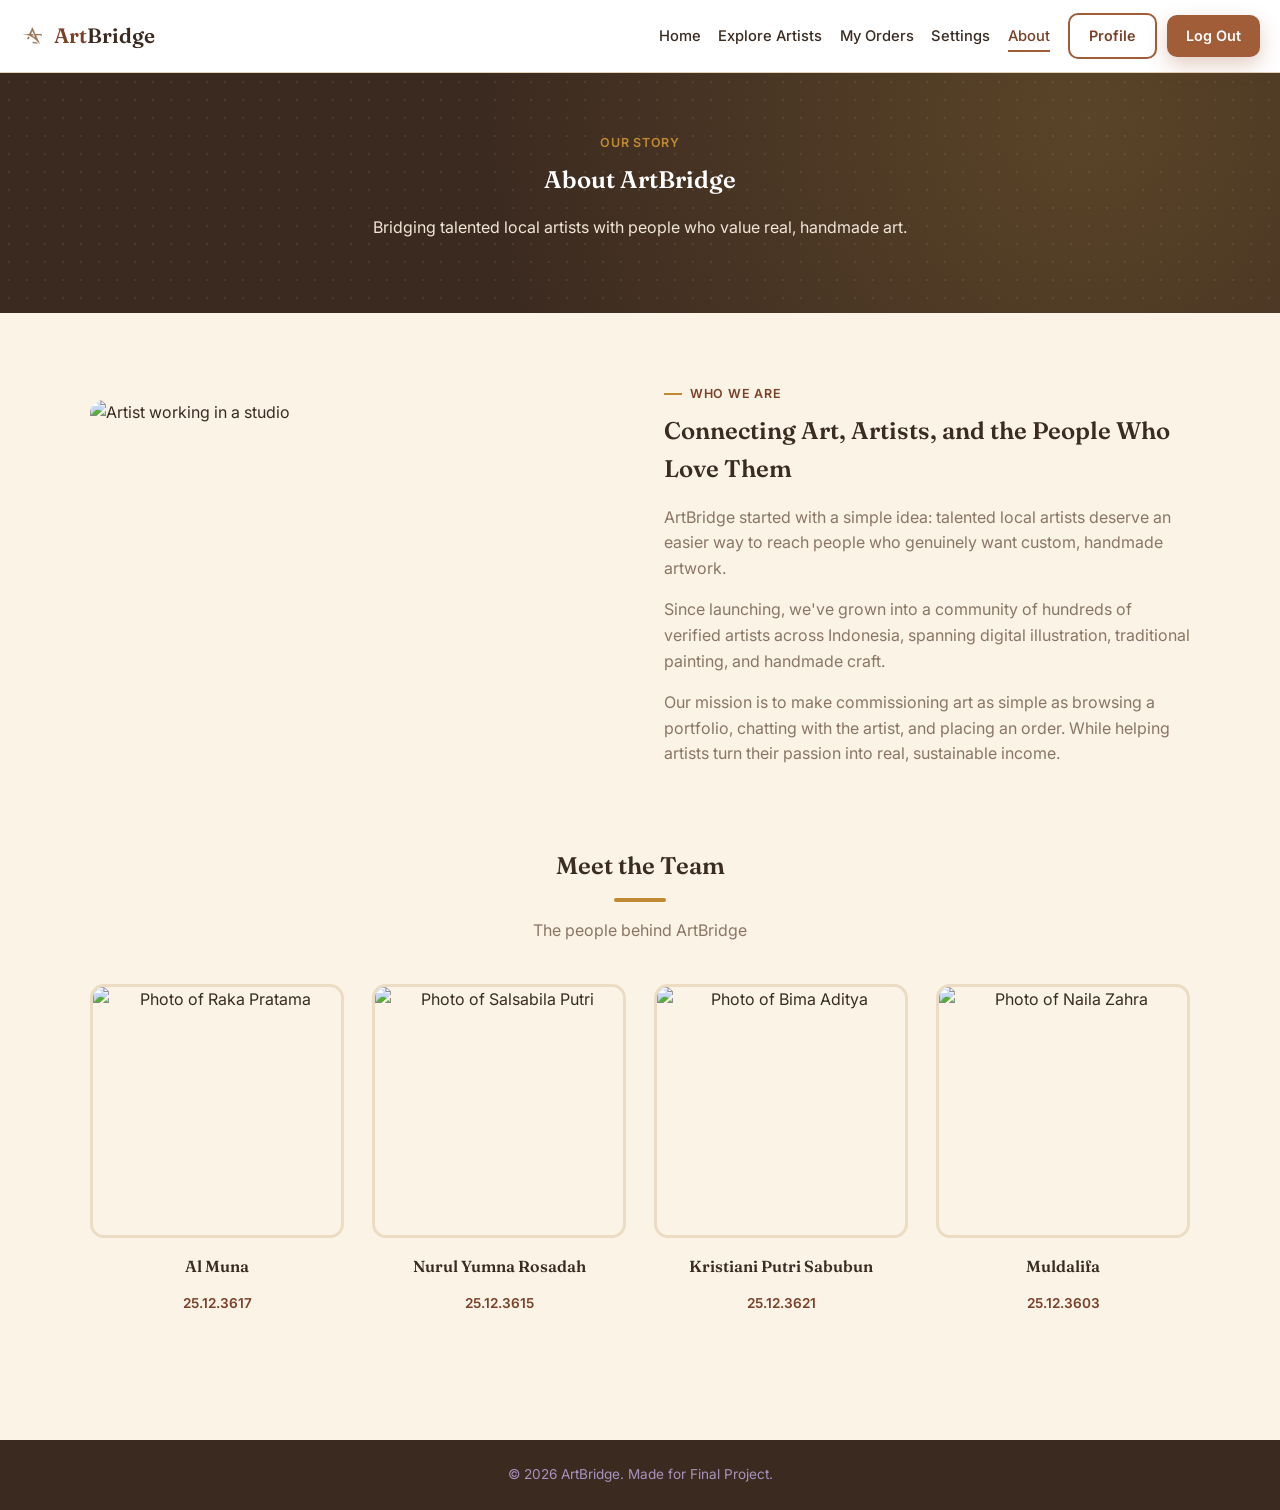
==== about.html @ 0f650946 "perbaiki" ====
<!DOCTYPE html>
<html lang="en">
<head>
<meta charset="UTF-8">
<meta name="viewport" content="width=device-width, initial-scale=1.0">
<title>About Us - ArtBridge</title>
<link rel="preconnect" href="https://fonts.googleapis.com">
<link href="https://fonts.googleapis.com/css2?family=Fraunces:opsz,wght@9..144,500;9..144,600;9..144,700&family=Inter:wght@400;500;600&display=swap" rel="stylesheet">
<link rel="stylesheet" href="css/about.css">
</head>
<body>

<!-- ============ NAVBAR ============ -->
<nav class="navbar">
  <div class="container">

    <div class="brand">
      <img src="img/logo-artbridge.png" alt="ArtBridge Logo" class="logo-icon">
      <a href="index.html" class="logo">Art<span>Bridge</span></a>
    </div>

    <button class="nav-toggle">&#9776;</button>

    <div class="navbar-menu">
      <ul class="nav-links">
        <li><a href="index.html">Home</a></li>
        <li><a href="search.html">Explore Artists</a></li>
        <li><a href="orders.html">My Orders</a></li>
        <li><a href="settings.html">Settings</a></li>
        <li><a href="about.html" class="active">About</a></li>
      </ul>

      <div class="nav-actions">
        <a href="profile.html" class="btn btn-outline">Profile</a>
        <a href="login.html" class="btn btn-primary">Log Out</a>
      </div>
    </div>

  </div>
</nav>


<!-- ============ PAGE HEADER ============ -->
<section class="page-header">
  <div class="container">
    <span class="eyebrow">Our Story</span>
    <h1>About ArtBridge</h1>
    <p>Bridging talented local artists with people who value real, handmade art.</p>
  </div>
</section>

<!-- ============ OUR STORY ============ -->
<section class="section">
  <div class="container">
    <div class="two-col">
      <img src="https://picsum.photos/seed/artbridgestudio/800/700" alt="Artist working in a studio">
      <div class="story-text">
        <span class="eyebrow">Who We Are</span>
        <h2>Connecting Art, Artists, and the People Who Love Them</h2>
        <p>ArtBridge started with a simple idea: talented local artists deserve an easier way to reach people who genuinely want custom, handmade artwork.</p>
        <p>Since launching, we've grown into a community of hundreds of verified artists across Indonesia, spanning digital illustration, traditional painting, and handmade craft.</p>
        <p>Our mission is to make commissioning art as simple as browsing a portfolio, chatting with the artist, and placing an order. While helping artists turn their passion into real, sustainable income.</p>
      </div>
    </div>
  </div>
</section>

<!-- ============ TEAM ============ -->
<section class="section" style="padding-top:0;">
  <div class="container">
    <h2 class="section-title">Meet the Team</h2>
    <p class="section-subtitle">The people behind ArtBridge</p>

    <div class="team-grid">
      <div class="team-card">
        <img src="https://picsum.photos/seed/team1/300/300" alt="Photo of Raka Pratama">
        <h4>Al Muna</h4>
        <p class="nim">25.12.3617</p>
      </div>
      <div class="team-card">
        <img src="https://picsum.photos/seed/team2/300/300" alt="Photo of Salsabila Putri">
        <h4>Nurul Yumna Rosadah</h4>
        <p class="nim">25.12.3615</p>
      </div>
      <div class="team-card">
        <img src="https://picsum.photos/seed/team3/300/300" alt="Photo of Bima Aditya">
        <h4>Kristiani Putri Sabubun</h4>
        <p class="nim">25.12.3621</p>
      </div>
      <div class="team-card">
        <img src="https://picsum.photos/seed/team4/300/300" alt="Photo of Naila Zahra">
        <h4>Muldalifa</h4>
        <p class="nim">25.12.3603</p>
      </div>
    </div>
  </div>
</section>

<!-- ============ FOOTER ============ -->
<footer>
  <div class="footer-bottom">
    &copy; 2026 ArtBridge. Made for Final Project.
  </div>
</footer>

<script src="js/nav.js"></script>
</body>
</html>
---- css/about.css ----
:root {
  --pink: #A15C38;
  --pink-dark: #7A4128;
  --plum: #3B2A20;
  --lilac: #F3E7D4;
  --lilac-soft: #EBDCC3;
  --cream: #FAF3E6;
  --gold: #C08A34;
  --dark: #3A2C22;
  --gray: #8A7666;
  --border: #E2D2B8;
  --radius: 14px;
}

* { box-sizing: border-box; }

body {
  margin: 0;
  font-family: 'Inter', sans-serif;
  color: var(--dark);
  background-color: var(--cream);
  line-height: 1.6;
}

h1, h2, h3, h4 {
  font-family: 'Fraunces', serif;
  font-weight: 600;
  margin: 0 0 .5rem 0;
}

a { text-decoration: none; color: inherit; }
img { max-width: 100%; display: block; }

.container { max-width: 1140px; margin: 0 auto; padding: 0 1.25rem; }
.section { padding: 4rem 0; }

.section-title { text-align: center; margin-bottom: .6rem; }
.section-title::after {
  content: ""; display: block; width: 52px; height: 4px;
  background: var(--gold); border-radius: 999px; margin: .8rem auto 0;
}
.section-subtitle { text-align: center; color: var(--gray); margin-bottom: 2.5rem; }

.eyebrow {
  display: inline-flex; align-items: center; gap: .5rem;
  color: var(--pink-dark); font-weight: 600; letter-spacing: .06em;
  text-transform: uppercase; font-size: .78rem; margin-bottom: .5rem;
}
.eyebrow::before { content: ""; width: 18px; height: 2px; background: var(--gold); display: inline-block; }

/* ---------- Buttons ---------- */
.btn {
  display: inline-block; padding: .7rem 1.5rem; border-radius: 10px; font-weight: 600;
  border: none; cursor: pointer; transition: transform .15s ease, background .15s ease;
  font-size: .95rem; font-family: 'Inter', sans-serif;
}
.btn:hover { transform: translateY(-2px); }
.btn-primary { background: var(--pink); color: #fff; box-shadow: 0 8px 20px rgba(161, 92, 56, .3); }
.btn-primary:hover { background: var(--pink-dark); }
.btn-outline { background: transparent; border: 2px solid var(--pink); color: var(--pink-dark); }
.btn-outline:hover { background: var(--pink); color: #fff; }

/* ---------- Navbar ---------- */
.navbar { background: #fff; border-bottom: 1px solid var(--border); position: sticky; top: 0; z-index: 50; }
.navbar .container {
  display: flex; align-items: center; justify-content: space-between;
  padding-top: .8rem; padding-bottom: .8rem; gap: 1.1rem; position: relative;
  max-width: 1280px;
}
.brand { display: flex; align-items: center; gap: .5rem; flex-shrink: 0; }
.logo-icon { width: 26px; height: 26px; object-fit: contain; }
.logo { font-family: 'Fraunces', serif; font-weight: 600; font-size: 1.3rem; color: var(--pink-dark); }
.logo span { color: var(--plum); }

.navbar-menu { display: flex; align-items: center; gap: 1.1rem; flex: 1; justify-content: flex-end; min-width: 0; }
.nav-links { display: flex; gap: 1.1rem; list-style: none; margin: 0; padding: 0; flex-wrap: nowrap; }
.nav-links a { font-weight: 500; font-size: .92rem; color: var(--dark); padding: .3rem 0; border-bottom: 2px solid transparent; white-space: nowrap; }
.nav-links a.active, .nav-links a:hover { color: var(--pink-dark); border-bottom: 2px solid var(--pink); }

.nav-search { display: flex; align-items: center; gap: .4rem; background: var(--lilac); border: 1px solid var(--border); border-radius: 999px; padding: .3rem .3rem .3rem .9rem; flex: 0 1 200px; min-width: 0; }
.nav-search input { border: none; background: transparent; outline: none; font-size: .85rem; flex: 1; min-width: 0; font-family: inherit; color: var(--dark); }
.nav-search button { border: none; background: var(--pink); color: #fff; width: 28px; height: 28px; border-radius: 50%; cursor: pointer; font-size: .9rem; flex-shrink: 0; }

.nav-actions { display: flex; gap: .6rem; align-items: center; flex-shrink: 0; }
.nav-actions .btn { padding: .6rem 1.2rem; font-size: .9rem; white-space: nowrap; }

.nav-toggle { display: none; background: none; border: none; font-size: 1.5rem; color: var(--plum); cursor: pointer; z-index: 60; }

/* ---------- Grid ---------- */
.grid-4 { display: grid; grid-template-columns: repeat(4, 1fr); gap: 1.5rem; }

/* ---------- Footer ---------- */
footer { background: var(--plum); color: #d9cfe6; padding: 1.5rem 0; margin-top: 3rem; }
.footer-bottom { width: 100%; text-align: center; font-size: .85rem; color: #a793bd; }

/* ---------- Page header ---------- */
.page-header {
  background: var(--plum); color: #fff; padding: 3.5rem 0; text-align: center;
  position: relative; overflow: hidden;
  background-image: radial-gradient(rgba(255,255,255,.08) 1.5px, transparent 1.5px);
  background-size: 18px 18px;
}
.page-header::after { content: ""; position: absolute; inset: 0; background: radial-gradient(circle at 85% 20%, rgba(232,185,75,.18), transparent 55%); }
.page-header .container { position: relative; z-index: 1; }
.page-header .eyebrow { color: var(--gold); justify-content: center; }
.page-header .eyebrow::before { display: none; }
.page-header p { color: #f0e6d8; }

/* ---------- Our story (two-col) ---------- */
.two-col { display: grid; grid-template-columns: 1fr 1fr; gap: 3rem; align-items: center; }
.two-col img { border-radius: var(--radius); height: 360px; width: 100%; object-fit: cover; }
.two-col .story-text p { color: var(--gray); margin-bottom: 1rem; }

/* ---------- Team grid ---------- */
.team-grid { display: grid; grid-template-columns: repeat(4, 1fr); gap: 1.75rem; }
.team-card { text-align: center; }
.team-card img {
  width: 100%; aspect-ratio: 1 / 1; object-fit: cover; border-radius: var(--radius);
  margin-bottom: 1rem; border: 3px solid var(--lilac-soft);
}
.team-card h4 { margin-bottom: .15rem; }
.team-card .nim { color: var(--pink-dark); font-weight: 600; font-size: .85rem; }

/* ---------- Responsive ---------- */
@media (max-width: 1150px) { .nav-search { display: none; } }

@media (max-width: 900px) {
  .two-col { grid-template-columns: 1fr; }
  .team-grid { grid-template-columns: repeat(2, 1fr); }
}

@media (max-width: 860px) {
  .navbar-menu { display: none; }
  .nav-toggle { display: block; }
  .navbar.open .navbar-menu {
    display: flex; flex-direction: column; align-items: stretch;
    position: absolute; top: 100%; left: 0; right: 0;
    background: #fff; padding: 1.25rem; gap: 1.1rem;
    border-bottom: 1px solid var(--border);
    box-shadow: 0 12px 24px rgba(33,29,26,.12);
  }
  .navbar.open .nav-links { flex-direction: column; gap: .9rem; }
  .navbar.open .nav-search { display: flex; max-width: none; flex: none; }
  .navbar.open .nav-actions { flex-direction: column; }
  .navbar.open .nav-actions .btn { width: 100%; text-align: center; }
  .team-grid { grid-template-columns: 1fr; }
}
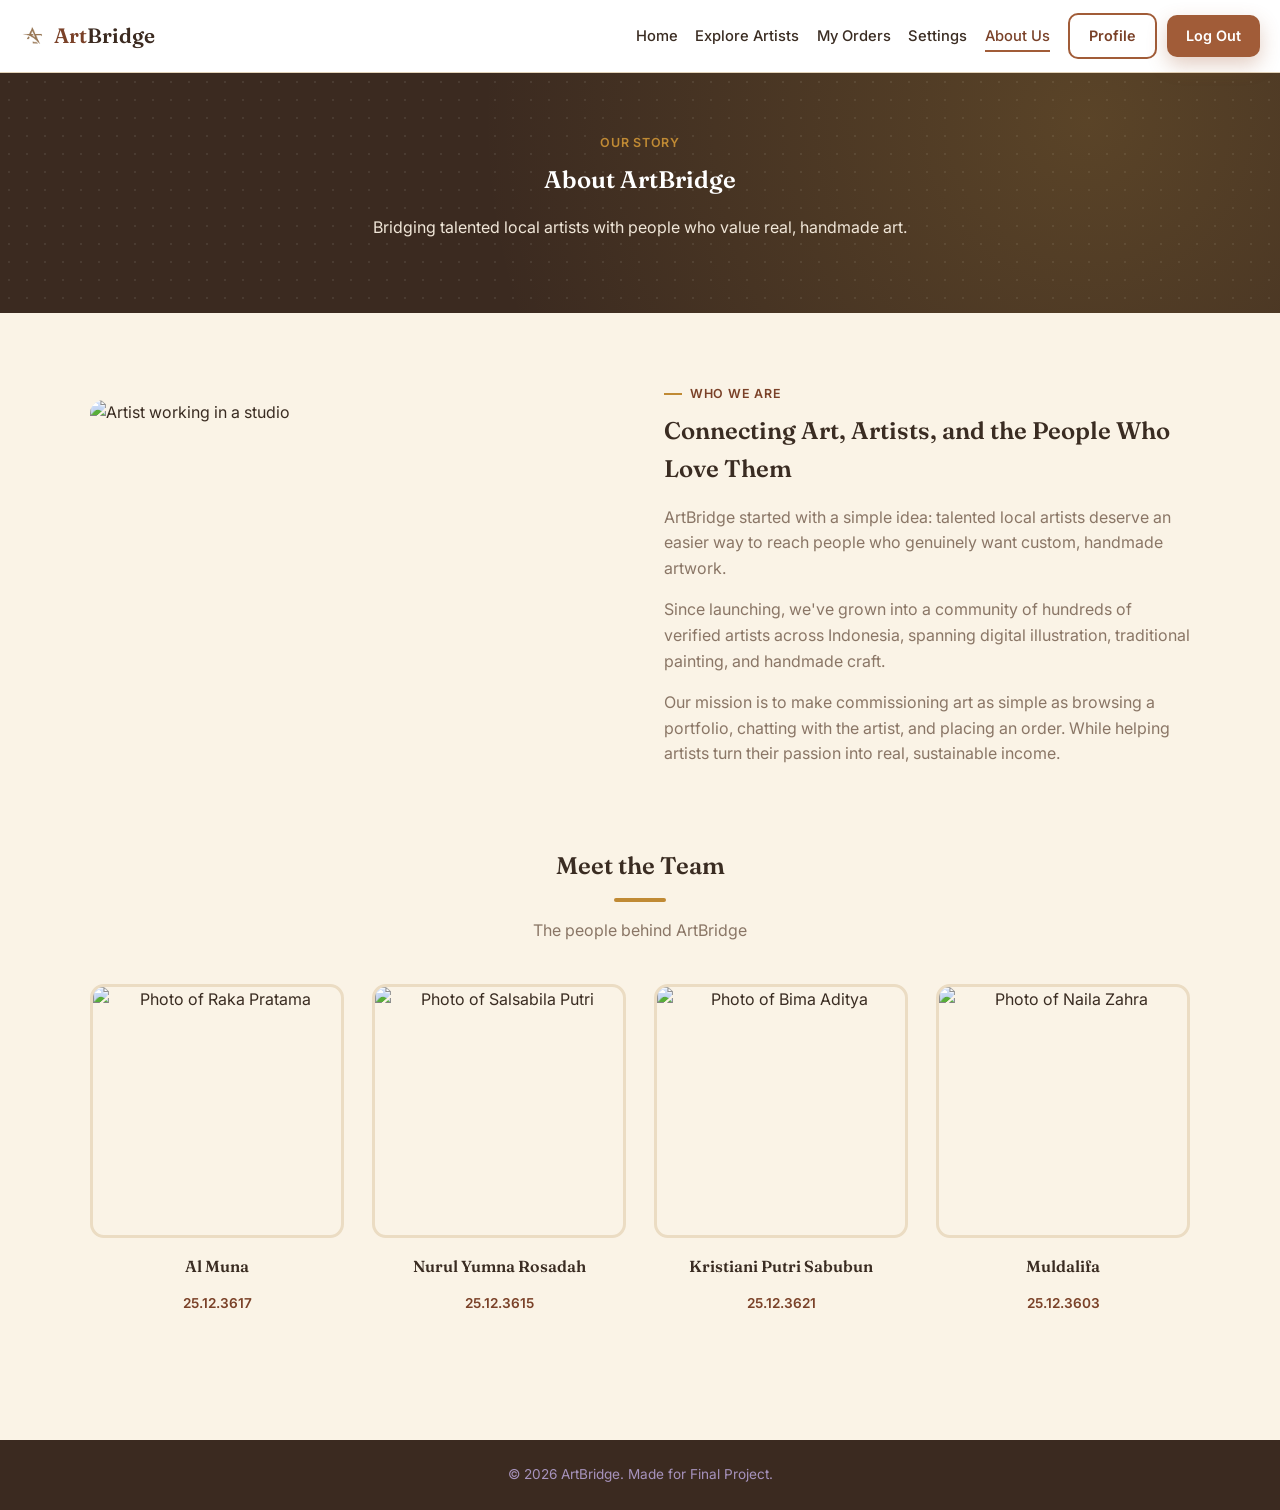
==== commit 2c50a73f: "setting" ====
--- a/about.html
+++ b/about.html
@@ -4,6 +4,7 @@
 <meta charset="UTF-8">
 <meta name="viewport" content="width=device-width, initial-scale=1.0">
 <title>About Us - ArtBridge</title>
+<link rel="icon" type="image/png" href="img/logo-artbridge.png">
 <link rel="preconnect" href="https://fonts.googleapis.com">
 <link href="https://fonts.googleapis.com/css2?family=Fraunces:opsz,wght@9..144,500;9..144,600;9..144,700&family=Inter:wght@400;500;600&display=swap" rel="stylesheet">
 <link rel="stylesheet" href="css/about.css">
@@ -27,7 +28,7 @@
         <li><a href="search.html">Explore Artists</a></li>
         <li><a href="orders.html">My Orders</a></li>
         <li><a href="settings.html">Settings</a></li>
-        <li><a href="about.html" class="active">About</a></li>
+        <li><a href="about.html" class="active">About Us</a></li>
       </ul>
 
       <div class="nav-actions">
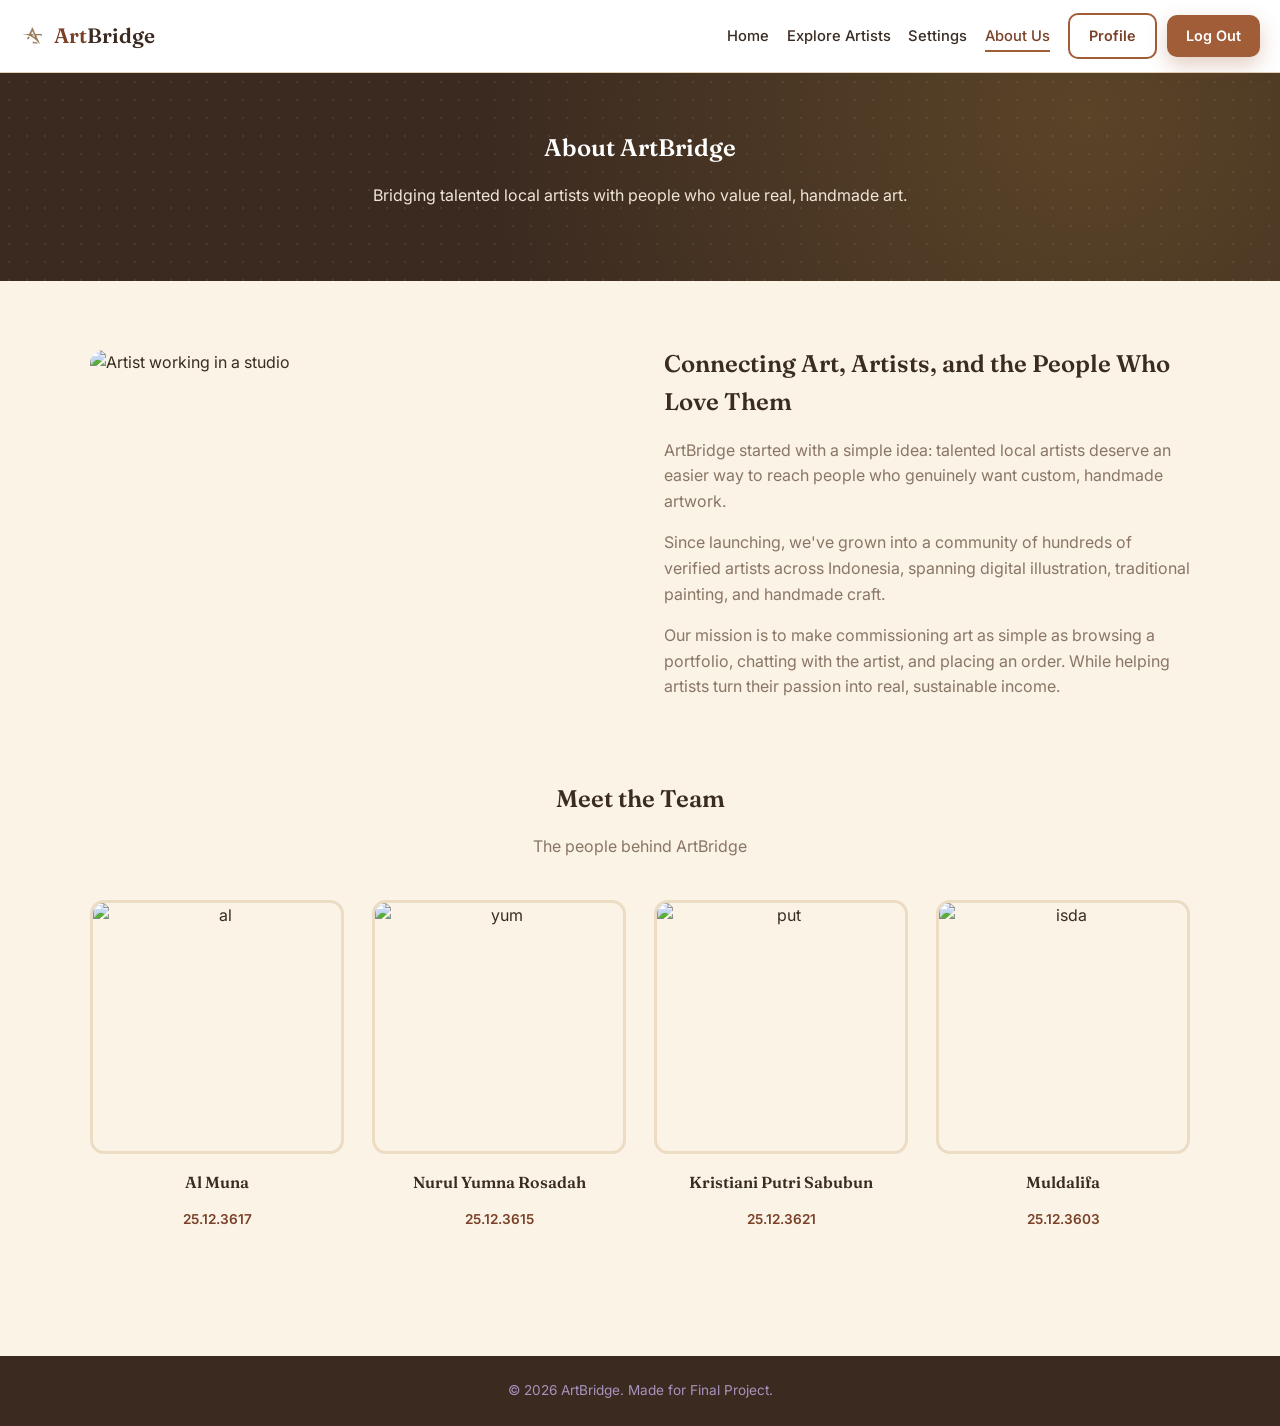
==== commit 97937c27: "menambah dan memperbaiki" ====
--- a/about.html
+++ b/about.html
@@ -26,7 +26,6 @@
       <ul class="nav-links">
         <li><a href="index.html">Home</a></li>
         <li><a href="search.html">Explore Artists</a></li>
-        <li><a href="orders.html">My Orders</a></li>
         <li><a href="settings.html">Settings</a></li>
         <li><a href="about.html" class="active">About Us</a></li>
       </ul>
@@ -44,7 +43,6 @@
 <!-- ============ PAGE HEADER ============ -->
 <section class="page-header">
   <div class="container">
-    <span class="eyebrow">Our Story</span>
     <h1>About ArtBridge</h1>
     <p>Bridging talented local artists with people who value real, handmade art.</p>
   </div>
@@ -54,9 +52,8 @@
 <section class="section">
   <div class="container">
     <div class="two-col">
-      <img src="https://picsum.photos/seed/artbridgestudio/800/700" alt="Artist working in a studio">
+      <img src="https://i.pinimg.com/736x/bc/d3/d5/bcd3d5e4f6a851562d9faf474f4a7dd4.jpg" alt="Artist working in a studio">
       <div class="story-text">
-        <span class="eyebrow">Who We Are</span>
         <h2>Connecting Art, Artists, and the People Who Love Them</h2>
         <p>ArtBridge started with a simple idea: talented local artists deserve an easier way to reach people who genuinely want custom, handmade artwork.</p>
         <p>Since launching, we've grown into a community of hundreds of verified artists across Indonesia, spanning digital illustration, traditional painting, and handmade craft.</p>
@@ -74,22 +71,22 @@
 
     <div class="team-grid">
       <div class="team-card">
-        <img src="https://picsum.photos/seed/team1/300/300" alt="Photo of Raka Pratama">
+        <img src="https://i.pinimg.com/1200x/b0/25/d2/b025d2b33ebe6db7e576ff3476f9acde.jpg" alt="al">
         <h4>Al Muna</h4>
         <p class="nim">25.12.3617</p>
       </div>
       <div class="team-card">
-        <img src="https://picsum.photos/seed/team2/300/300" alt="Photo of Salsabila Putri">
+        <img src="https://i.pinimg.com/1200x/0d/70/07/0d70070a37562e71afddf2b82b4c0ace.jpg" alt="yum">
         <h4>Nurul Yumna Rosadah</h4>
         <p class="nim">25.12.3615</p>
       </div>
       <div class="team-card">
-        <img src="https://picsum.photos/seed/team3/300/300" alt="Photo of Bima Aditya">
+        <img src="https://i.pinimg.com/736x/49/e3/d3/49e3d34bb3095b3d0c665436cd1f48bc.jpg" alt="put">
         <h4>Kristiani Putri Sabubun</h4>
         <p class="nim">25.12.3621</p>
       </div>
       <div class="team-card">
-        <img src="https://picsum.photos/seed/team4/300/300" alt="Photo of Naila Zahra">
+        <img src="https://i.pinimg.com/736x/51/6a/d1/516ad15e26c362fb0df89887daad9a63.jpg" alt="isda">
         <h4>Muldalifa</h4>
         <p class="nim">25.12.3603</p>
       </div>
--- a/css/about.css
+++ b/css/about.css
@@ -35,9 +35,9 @@
 .container { max-width: 1140px; margin: 0 auto; padding: 0 1.25rem; }
 .section { padding: 4rem 0; }
 
-.section-title { text-align: center; margin-bottom: .6rem; }
+.section-title { text-align: center; margin-bottom: .2rem; }
 .section-title::after {
-  content: ""; display: block; width: 52px; height: 4px;
+   display: block; width: 52px; height: 4px;
   background: var(--gold); border-radius: 999px; margin: .8rem auto 0;
 }
 .section-subtitle { text-align: center; color: var(--gray); margin-bottom: 2.5rem; }
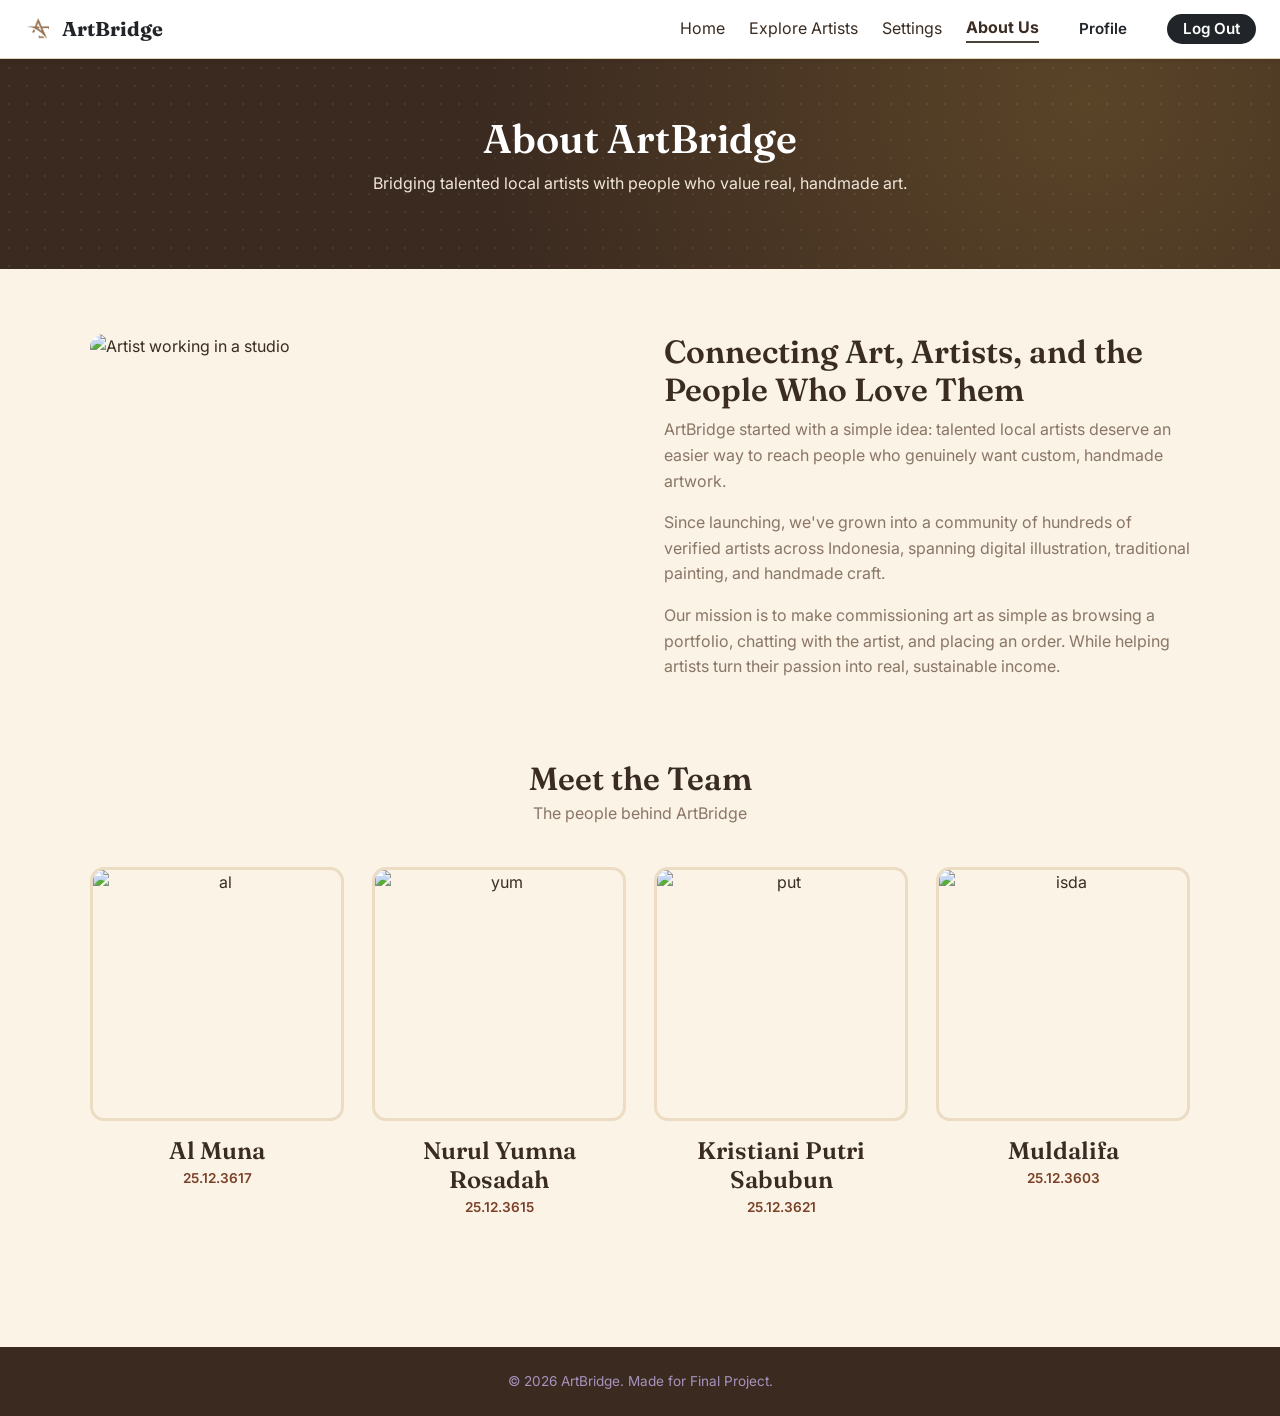
==== commit 48b7b1ef: "lagi yak" ====
--- a/about.html
+++ b/about.html
@@ -7,33 +7,36 @@
 <link rel="icon" type="image/png" href="img/logo-artbridge.png">
 <link rel="preconnect" href="https://fonts.googleapis.com">
 <link href="https://fonts.googleapis.com/css2?family=Fraunces:opsz,wght@9..144,500;9..144,600;9..144,700&family=Inter:wght@400;500;600&display=swap" rel="stylesheet">
+
+<!-- Bootstrap 5 untuk mendukung tata letak navbar baru agar rapi -->
+<link href="https://cdn.jsdelivr.net/npm/bootstrap@5.3.3/dist/css/bootstrap.min.css" rel="stylesheet">
+<!-- Menghubungkan ke gaya navbar estetik -->
+<link rel="stylesheet" href="css/detail-portfolio.css">
+
 <link rel="stylesheet" href="css/about.css">
 </head>
 <body>
 
-<!-- ============ NAVBAR ============ -->
-<nav class="navbar">
-  <div class="container">
-
-    <div class="brand">
-      <img src="img/logo-artbridge.png" alt="ArtBridge Logo" class="logo-icon">
-      <a href="index.html" class="logo">Art<span>Bridge</span></a>
+<!-- ============ NAVBAR (Gaya Baru dengan Menu Utuh) ============ -->
+<nav class="navbar navbar-expand-lg navbar-web shadow-sm sticky-top">
+  <div class="container-fluid px-4 align-items-center">
+    
+    <!-- Bagian Brand/Logo Kiri -->
+    <div class="d-flex align-items-center gap-2">
+      <img src="img/logo-artbridge.png" alt="ArtBridge Logo" style="height: 24px; width: auto;">
+      <a href="index.html" class="navbar-brand fw-bold text-dark m-0 text-decoration-none" style="font-family: 'Fraunces', serif;">ArtBridge</a>
     </div>
 
-    <button class="nav-toggle">&#9776;</button>
-
-    <div class="navbar-menu">
-      <ul class="nav-links">
-        <li><a href="index.html">Home</a></li>
-        <li><a href="search.html">Explore Artists</a></li>
-        <li><a href="settings.html">Settings</a></li>
-        <li><a href="about.html" class="active">About Us</a></li>
-      </ul>
-
-      <div class="nav-actions">
-        <a href="profile.html" class="btn btn-outline">Profile</a>
-        <a href="login.html" class="btn btn-primary">Log Out</a>
-      </div>
+    <!-- Menu Navigasi & Tombol di Sebelah Kanan -->
+    <div class="ms-auto d-flex align-items-center gap-4">
+      <a href="index.html" class="nav-link-item text-decoration-none">Home</a>
+      <a href="search.html" class="nav-link-item text-decoration-none">Explore Artists</a>
+      <a href="settings.html" class="nav-link-item text-decoration-none">Settings</a>
+      <a href="about.html" class="nav-link-item active text-decoration-none fw-bold" style="border-bottom: 2px solid #4a4238;">About Us</a>
+      
+      <!-- Tombol Aksi Kanan -->
+      <a href="profile.html" class="btn btn-outline-dark rounded-pill px-3 py-1 btn-sm fw-semibold">Profile</a>
+      <a href="login.html" class="btn btn-dark rounded-pill px-3 py-1 btn-sm fw-semibold">Log Out</a>
     </div>
 
   </div>
@@ -103,4 +106,4 @@
 
 <script src="js/nav.js"></script>
 </body>
-</html>
+</html>
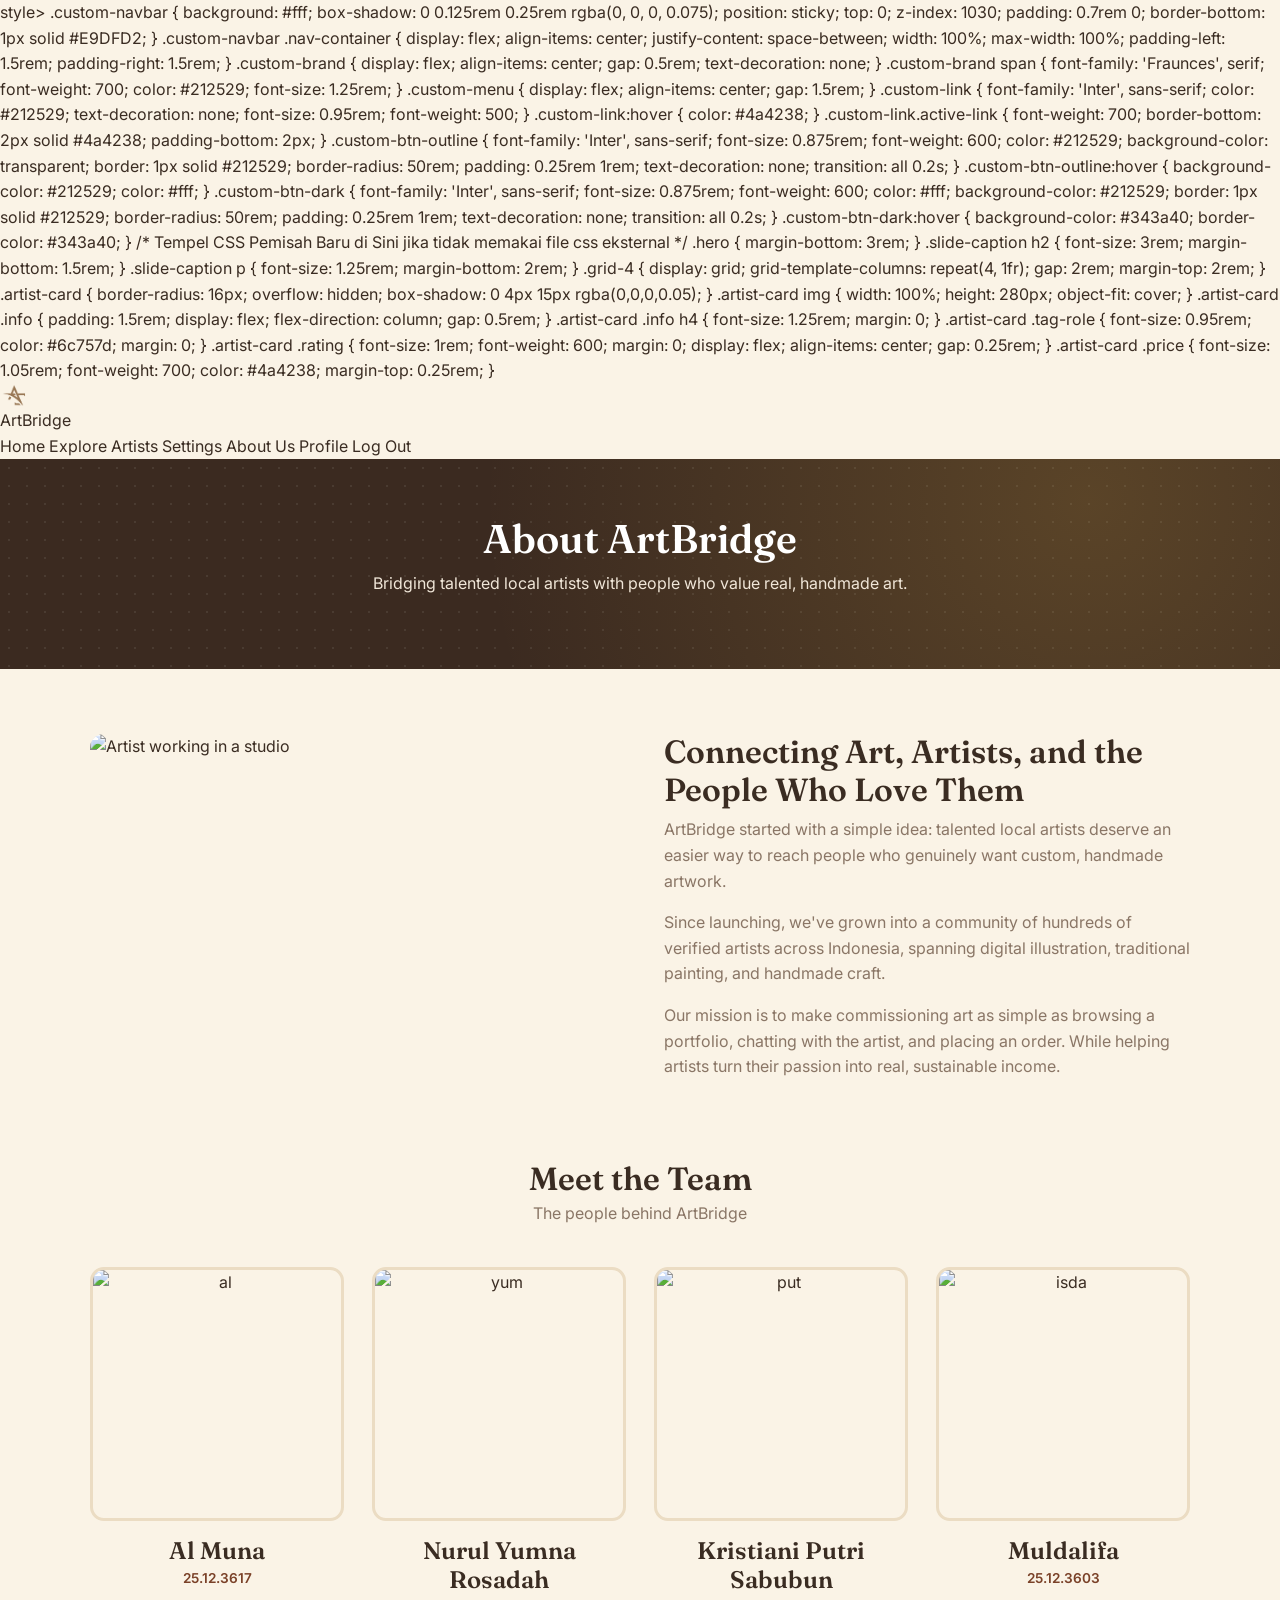
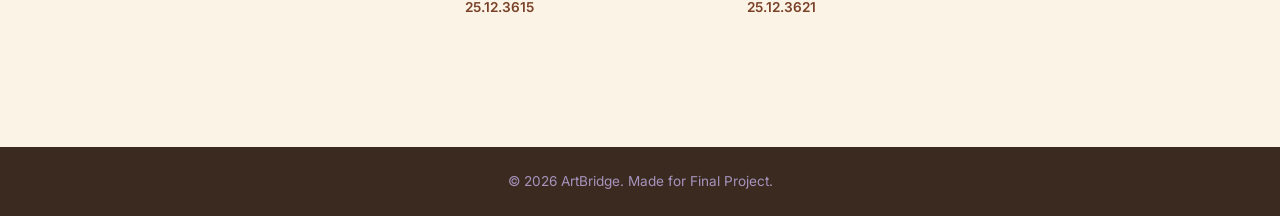
==== commit 1c67d51c: "perbaiki" ====
--- a/about.html
+++ b/about.html
@@ -17,26 +17,123 @@
 </head>
 <body>
 
-<!-- ============ NAVBAR (Gaya Baru dengan Menu Utuh) ============ -->
-<nav class="navbar navbar-expand-lg navbar-web shadow-sm sticky-top">
-  <div class="container-fluid px-4 align-items-center">
+style>
+  .custom-navbar {
+    background: #fff;
+    box-shadow: 0 0.125rem 0.25rem rgba(0, 0, 0, 0.075);
+    position: sticky;
+    top: 0;
+    z-index: 1030;
+    padding: 0.7rem 0;
+    border-bottom: 1px solid #E9DFD2;
+  }
+  .custom-navbar .nav-container {
+    display: flex;
+    align-items: center;
+    justify-content: space-between;
+    width: 100%;
+    max-width: 100%;
+    padding-left: 1.5rem;
+    padding-right: 1.5rem;
+  }
+  .custom-brand {
+    display: flex;
+    align-items: center;
+    gap: 0.5rem;
+    text-decoration: none;
+  }
+  .custom-brand span {
+    font-family: 'Fraunces', serif;
+    font-weight: 700;
+    color: #212529;
+    font-size: 1.25rem;
+  }
+  .custom-menu {
+    display: flex;
+    align-items: center;
+    gap: 1.5rem;
+  }
+  .custom-link {
+    font-family: 'Inter', sans-serif;
+    color: #212529;
+    text-decoration: none;
+    font-size: 0.95rem;
+    font-weight: 500;
+  }
+  .custom-link:hover {
+    color: #4a4238;
+  }
+  .custom-link.active-link {
+    font-weight: 700;
+    border-bottom: 2px solid #4a4238;
+    padding-bottom: 2px;
+  }
+  .custom-btn-outline {
+    font-family: 'Inter', sans-serif;
+    font-size: 0.875rem;
+    font-weight: 600;
+    color: #212529;
+    background-color: transparent;
+    border: 1px solid #212529;
+    border-radius: 50rem;
+    padding: 0.25rem 1rem;
+    text-decoration: none;
+    transition: all 0.2s;
+  }
+  .custom-btn-outline:hover {
+    background-color: #212529;
+    color: #fff;
+  }
+  .custom-btn-dark {
+    font-family: 'Inter', sans-serif;
+    font-size: 0.875rem;
+    font-weight: 600;
+    color: #fff;
+    background-color: #212529;
+    border: 1px solid #212529;
+    border-radius: 50rem;
+    padding: 0.25rem 1rem;
+    text-decoration: none;
+    transition: all 0.2s;
+  }
+  .custom-btn-dark:hover {
+    background-color: #343a40;
+    border-color: #343a40;
+  }
+  
+  /* Tempel CSS Pemisah Baru di Sini jika tidak memakai file css eksternal */
+  .hero { margin-bottom: 3rem; }
+  .slide-caption h2 { font-size: 3rem; margin-bottom: 1.5rem; }
+  .slide-caption p { font-size: 1.25rem; margin-bottom: 2rem; }
+  .grid-4 { display: grid; grid-template-columns: repeat(4, 1fr); gap: 2rem; margin-top: 2rem; }
+  .artist-card { border-radius: 16px; overflow: hidden; box-shadow: 0 4px 15px rgba(0,0,0,0.05); }
+  .artist-card img { width: 100%; height: 280px; object-fit: cover; }
+  .artist-card .info { padding: 1.5rem; display: flex; flex-direction: column; gap: 0.5rem; }
+  .artist-card .info h4 { font-size: 1.25rem; margin: 0; }
+  .artist-card .tag-role { font-size: 0.95rem; color: #6c757d; margin: 0; }
+  .artist-card .rating { font-size: 1rem; font-weight: 600; margin: 0; display: flex; align-items: center; gap: 0.25rem; }
+  .artist-card .price { font-size: 1.05rem; font-weight: 700; color: #4a4238; margin-top: 0.25rem; }
+</style>
+</head>
+<body>
+
+<!-- ============ NAVBAR ============ -->
+<nav class="custom-navbar">
+  <div class="nav-container">
     
-    <!-- Bagian Brand/Logo Kiri -->
-    <div class="d-flex align-items-center gap-2">
+    <a href="index.html" class="custom-brand">
       <img src="img/logo-artbridge.png" alt="ArtBridge Logo" style="height: 24px; width: auto;">
-      <a href="index.html" class="navbar-brand fw-bold text-dark m-0 text-decoration-none" style="font-family: 'Fraunces', serif;">ArtBridge</a>
-    </div>
-
-    <!-- Menu Navigasi & Tombol di Sebelah Kanan -->
-    <div class="ms-auto d-flex align-items-center gap-4">
-      <a href="index.html" class="nav-link-item text-decoration-none">Home</a>
-      <a href="search.html" class="nav-link-item text-decoration-none">Explore Artists</a>
-      <a href="settings.html" class="nav-link-item text-decoration-none">Settings</a>
-      <a href="about.html" class="nav-link-item active text-decoration-none fw-bold" style="border-bottom: 2px solid #4a4238;">About Us</a>
+      <span>ArtBridge</span>
+    </a>
+
+    <div class="custom-menu">
+      <a href="index.html" class="custom-link active-link">Home</a>
+      <a href="search.html" class="custom-link">Explore Artists</a>
+      <a href="settings.html" class="custom-link">Settings</a>
+      <a href="about.html" class="custom-link">About Us</a>
       
-      <!-- Tombol Aksi Kanan -->
-      <a href="profile.html" class="btn btn-outline-dark rounded-pill px-3 py-1 btn-sm fw-semibold">Profile</a>
-      <a href="login.html" class="btn btn-dark rounded-pill px-3 py-1 btn-sm fw-semibold">Log Out</a>
+      <a href="profile.html" class="custom-btn-outline">Profile</a>
+      <a href="login.html" class="custom-btn-dark">Log Out</a>
     </div>
 
   </div>
--- a/css/detail-portfolio.css
+++ b/css/detail-portfolio.css
@@ -0,0 +1,76 @@
+body {
+    background-color: #ffffff;
+    font-family: 'Plus Jakarta Sans', sans-serif;
+}
+
+/* NAVBAR STYLE */
+.navbar-web {
+    background-color: #ffffff !important;
+    border-bottom: 1px solid #ebe3cc;
+    padding: 12px 0;
+}
+
+.navbar-brand {
+    font-size: 1.4rem;
+    letter-spacing: -0.5px;
+}
+
+.user-avatar-nav {
+    width: 38px;
+    height: 38px;
+    border-radius: 50%;
+    overflow: hidden;
+    border: 2px solid #ebe3cc;
+}
+
+.user-avatar-nav img {
+    width: 100%;
+    height: 100%;
+    object-fit: cover;
+}
+
+/* CONTAINER WRAPPER */
+.detail-portfolio-wrapper {
+    max-width: 1000px;
+}
+
+/* IMAGE HOLDER */
+.detail-img-holder {
+    border-radius: 16px;
+    overflow: hidden;
+    border: 1px solid #ebe3cc;
+    box-shadow: 0 8px 24px rgba(74, 66, 56, 0.05);
+}
+
+.detail-img-holder img {
+    width: 100%;
+    height: auto;
+    display: block;
+}
+
+/* ARTWORK INFO */
+.artwork-title {
+    color: #1a1a1a;
+    font-weight: 700;
+}
+
+.badge-category {
+    background-color: #f6f1e3;
+    color: #4a4238;
+    font-size: 0.85rem;
+    font-weight: 600;
+    padding: 4px 14px;
+    border-radius: 50px;
+}
+
+.description-text {
+    line-height: 1.7;
+}
+
+/* ADDITIONAL INFO CARD */
+.info-card {
+    background-color: #fcfbf7;
+    border: 1px solid #ebe3cc;
+    border-radius: 12px;
+    padding: 20px;
+}
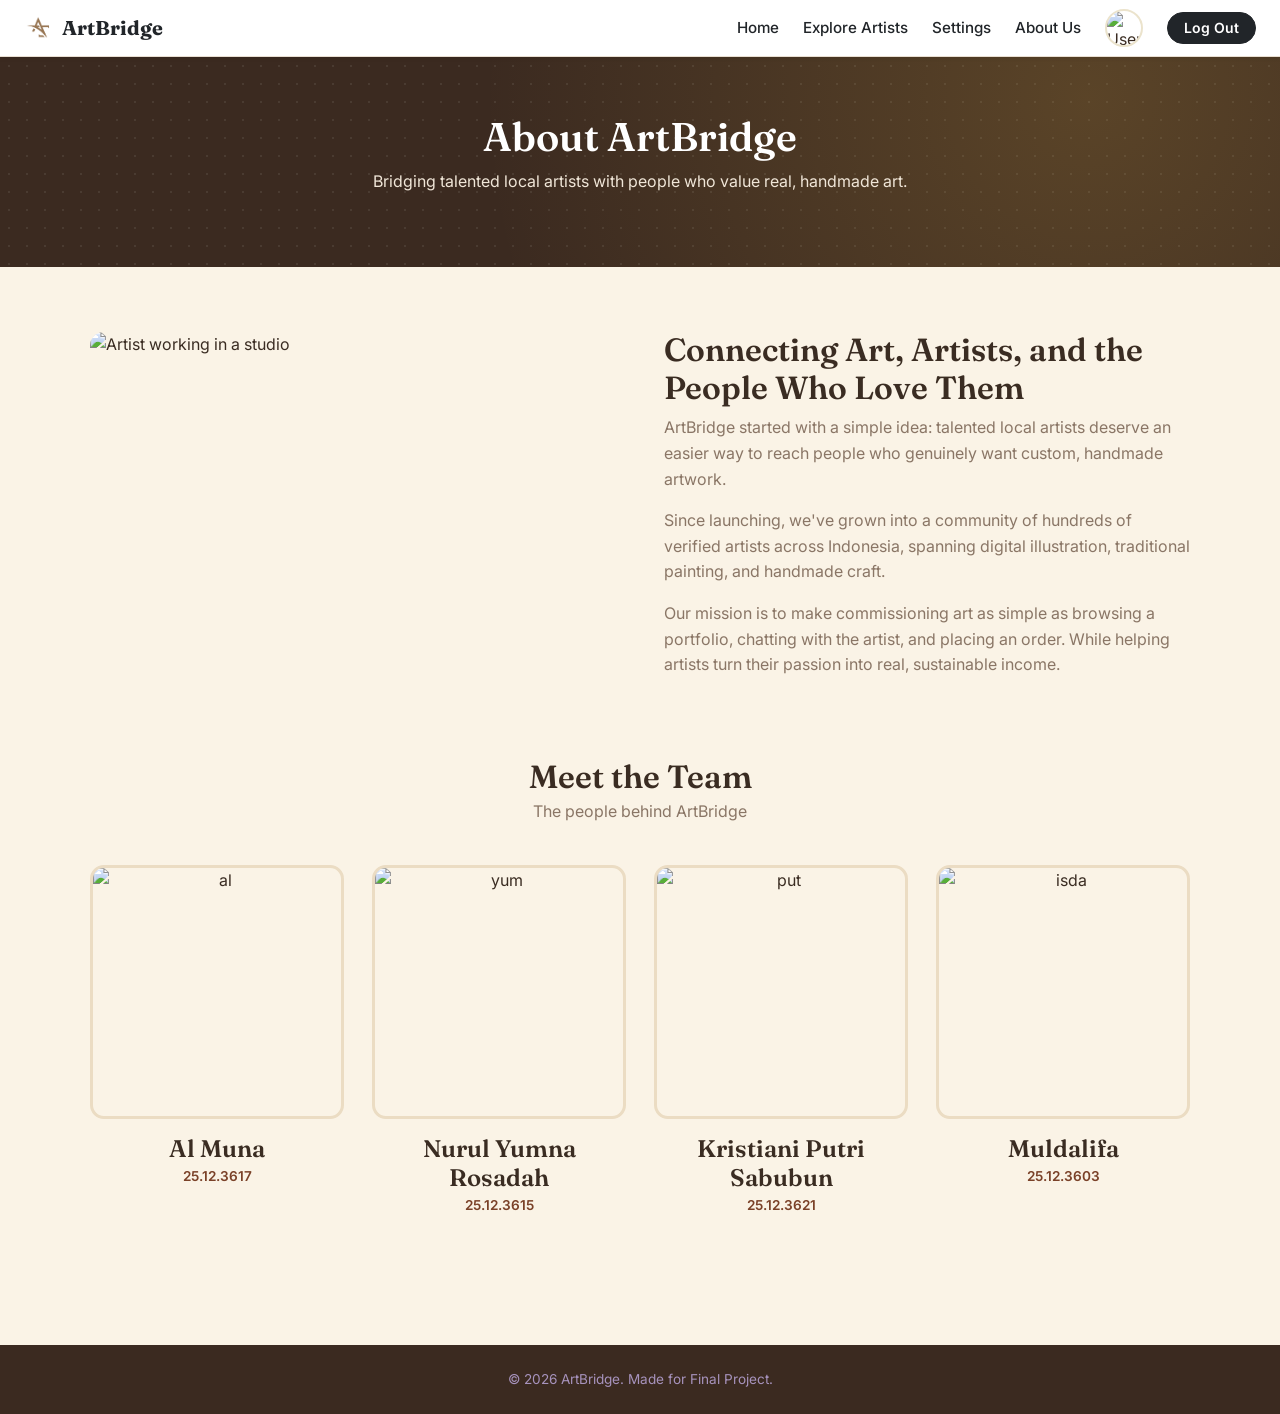
==== commit e7f5c780: "finish" ====
--- a/about.html
+++ b/about.html
@@ -10,22 +10,23 @@
 
 <!-- Bootstrap 5 untuk mendukung tata letak navbar baru agar rapi -->
 <link href="https://cdn.jsdelivr.net/npm/bootstrap@5.3.3/dist/css/bootstrap.min.css" rel="stylesheet">
-<!-- Menghubungkan ke gaya navbar estetik -->
 <link rel="stylesheet" href="css/detail-portfolio.css">
-
 <link rel="stylesheet" href="css/about.css">
 </head>
 <body>
 
-style>
+<style>
   .custom-navbar {
     background: #fff;
     box-shadow: 0 0.125rem 0.25rem rgba(0, 0, 0, 0.075);
     position: sticky;
     top: 0;
     z-index: 1030;
-    padding: 0.7rem 0;
+    padding: 0;
     border-bottom: 1px solid #E9DFD2;
+    min-height: 56px;
+    display: flex;
+    align-items: center;
   }
   .custom-navbar .nav-container {
     display: flex;
@@ -33,8 +34,9 @@
     justify-content: space-between;
     width: 100%;
     max-width: 100%;
-    padding-left: 1.5rem;
-    padding-right: 1.5rem;
+    padding: 0 1.5rem;
+    margin: 0 auto;
+    min-height: 56px;
   }
   .custom-brand {
     display: flex;
@@ -52,6 +54,7 @@
     display: flex;
     align-items: center;
     gap: 1.5rem;
+    flex-wrap: wrap;
   }
   .custom-link {
     font-family: 'Inter', sans-serif;
@@ -61,7 +64,7 @@
     font-weight: 500;
   }
   .custom-link:hover {
-    color: #4a4238;
+    color: #dfcbb5;
   }
   .custom-link.active-link {
     font-weight: 700;
@@ -97,8 +100,27 @@
     transition: all 0.2s;
   }
   .custom-btn-dark:hover {
-    background-color: #343a40;
-    border-color: #343a40;
+    background-color: #dfcbb5;
+    border-color: #000000;
+  }
+
+   .user-avatar-nav {
+    width: 38px;
+    height: 38px;
+    border-radius: 50%;
+    overflow: hidden;
+    border: 2px solid #ebe3cc;
+    display: inline-flex;
+    align-items: center;
+    justify-content: center;
+    flex-shrink: 0;
+  }
+
+  .user-avatar-nav img {
+    width: 100%;
+    height: 100%;
+    object-fit: cover;
+    display: block;
   }
   
   /* Tempel CSS Pemisah Baru di Sini jika tidak memakai file css eksternal */
@@ -127,14 +149,17 @@
     </a>
 
     <div class="custom-menu">
-      <a href="index.html" class="custom-link active-link">Home</a>
-      <a href="search.html" class="custom-link">Explore Artists</a>
-      <a href="settings.html" class="custom-link">Settings</a>
-      <a href="about.html" class="custom-link">About Us</a>
+                <a href="index.html" class="custom-link">Home</a>
+                <a href="search.html" class="custom-link">Explore Artists</a>
+                <a href="settings.html" class="custom-link">Settings</a>
+                <a href="about.html" class="custom-link">About Us</a>
+               
       
-      <a href="profile.html" class="custom-btn-outline">Profile</a>
-      <a href="login.html" class="custom-btn-dark">Log Out</a>
-    </div>
+            <a href="profile.html" class="d-inline-flex align-items-center" aria-label="Open artist profile">
+                    <div class="user-avatar-nav">
+                        <img src="https://picsum.photos/seed/artbridgeuser/300/300" alt="User">
+                    </div>
+     <a href="login.html" class="custom-btn-dark">Log Out</a>
 
   </div>
 </nav>
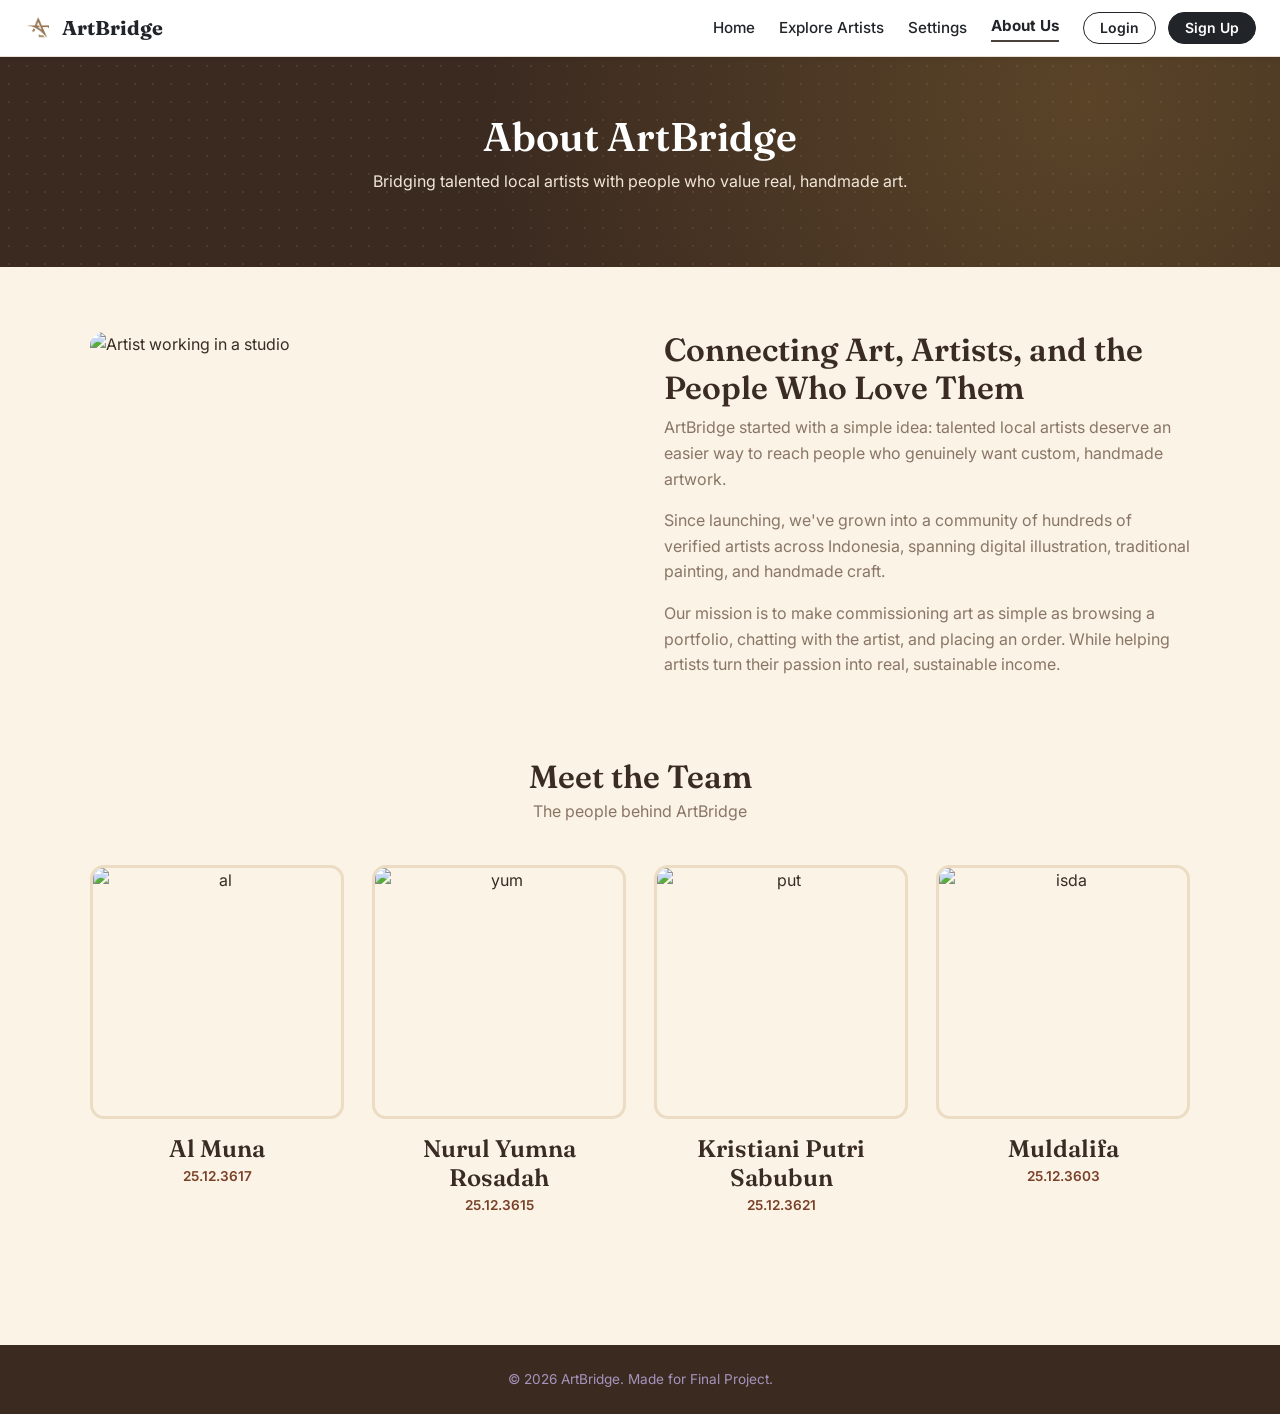
==== commit 969f0a94: "memperbaiki apa yang harus diperbaiki" ====
--- a/about.html
+++ b/about.html
@@ -8,10 +8,35 @@
 <link rel="preconnect" href="https://fonts.googleapis.com">
 <link href="https://fonts.googleapis.com/css2?family=Fraunces:opsz,wght@9..144,500;9..144,600;9..144,700&family=Inter:wght@400;500;600&display=swap" rel="stylesheet">
 
-<!-- Bootstrap 5 untuk mendukung tata letak navbar baru agar rapi -->
 <link href="https://cdn.jsdelivr.net/npm/bootstrap@5.3.3/dist/css/bootstrap.min.css" rel="stylesheet">
 <link rel="stylesheet" href="css/detail-portfolio.css">
 <link rel="stylesheet" href="css/about.css">
+<script src="js/auth.js"></script>
+
+<style id="mobile-responsive-patch">
+.hamburger-btn{display:none;background:none;border:0;font-size:28px;cursor:pointer}
+@media (max-width:430px){
+  .hamburger-btn{display:block}
+  .custom-navbar .nav-container{padding:0 .8rem!important}
+  .custom-menu{
+    display:none!important;position:absolute;top:56px;left:0;right:0;
+    background:#fff;flex-direction:column;align-items:flex-start!important;
+    padding:1rem;border-top:1px solid #ddd;gap:1rem!important;z-index:9999;
+  }
+  .custom-menu.mobile-open{display:flex!important}
+  .custom-link,.custom-btn-dark,.custom-btn-outline{width:100%}
+  img{max-width:100%;height:auto}
+  .hero,.hero-content,.cards,.grid,.row,[class*="container"]{max-width:100%}
+  body{overflow-x:hidden}
+}
+</style>
+<script>
+document.addEventListener('DOMContentLoaded',function(){
+ const btn=document.querySelector('.hamburger-btn');
+ const menu=document.querySelector('.custom-menu');
+ if(btn&&menu){btn.onclick=()=>menu.classList.toggle('mobile-open');}
+});
+</script>
 </head>
 <body>
 
@@ -136,6 +161,31 @@
   .artist-card .rating { font-size: 1rem; font-weight: 600; margin: 0; display: flex; align-items: center; gap: 0.25rem; }
   .artist-card .price { font-size: 1.05rem; font-weight: 700; color: #4a4238; margin-top: 0.25rem; }
 </style>
+
+<style id="mobile-responsive-patch">
+.hamburger-btn{display:none;background:none;border:0;font-size:28px;cursor:pointer}
+@media (max-width:430px){
+  .hamburger-btn{display:block}
+  .custom-navbar .nav-container{padding:0 .8rem!important}
+  .custom-menu{
+    display:none!important;position:absolute;top:56px;left:0;right:0;
+    background:#fff;flex-direction:column;align-items:flex-start!important;
+    padding:1rem;border-top:1px solid #ddd;gap:1rem!important;z-index:9999;
+  }
+  .custom-menu.mobile-open{display:flex!important}
+  .custom-link,.custom-btn-dark,.custom-btn-outline{width:100%}
+  img{max-width:100%;height:auto}
+  .hero,.hero-content,.cards,.grid,.row,[class*="container"]{max-width:100%}
+  body{overflow-x:hidden}
+}
+</style>
+<script>
+document.addEventListener('DOMContentLoaded',function(){
+ const btn=document.querySelector('.hamburger-btn');
+ const menu=document.querySelector('.custom-menu');
+ if(btn&&menu){btn.onclick=()=>menu.classList.toggle('mobile-open');}
+});
+</script>
 </head>
 <body>
 
@@ -147,20 +197,28 @@
       <img src="img/logo-artbridge.png" alt="ArtBridge Logo" style="height: 24px; width: auto;">
       <span>ArtBridge</span>
     </a>
+<button class="hamburger-btn">☰</button>
 
     <div class="custom-menu">
-                <a href="index.html" class="custom-link">Home</a>
-                <a href="search.html" class="custom-link">Explore Artists</a>
-                <a href="settings.html" class="custom-link">Settings</a>
-                <a href="about.html" class="custom-link">About Us</a>
-               
-      
-            <a href="profile.html" class="d-inline-flex align-items-center" aria-label="Open artist profile">
-                    <div class="user-avatar-nav">
-                        <img src="https://picsum.photos/seed/artbridgeuser/300/300" alt="User">
-                    </div>
-     <a href="login.html" class="custom-btn-dark">Log Out</a>
-
+      <a href="index.html" class="custom-link">Home</a>
+      <a href="search.html" class="custom-link">Explore Artists</a>
+      <a href="settings.html" class="custom-link">Settings</a>
+      <a href="about.html" class="custom-link active-link">About Us</a>
+
+      <div class="auth-user-only" style="display:none; align-items:center; gap:0.75rem;">
+        <a href="profile.html" class="d-inline-flex align-items-center" aria-label="Open your profile">
+          <div class="user-avatar-nav">
+            <img src="https://picsum.photos/seed/artbridgeuser/300/300" alt="User" class="nav-user-avatar">
+          </div>
+        </a>
+        <a href="#" class="custom-btn-dark" onclick="logout(); return false;">Log Out</a>
+      </div>
+
+      <div class="auth-guest-only" style="display:none; align-items:center; gap:0.75rem;">
+        <a href="login.html" class="custom-btn-outline">Login</a>
+        <a href="signup.html" class="custom-btn-dark">Sign Up</a>
+      </div>
+    </div>
   </div>
 </nav>
 
--- a/css/detail-portfolio.css
+++ b/css/detail-portfolio.css
@@ -63,6 +63,19 @@
     border-radius: 50px;
 }
 
+.detail-rating {
+    font-size: 0.95rem;
+    font-weight: 600;
+    color: #4a4238;
+    display: inline-flex;
+    align-items: center;
+    gap: 4px;
+}
+
+.detail-rating .bi-star-fill {
+    color: #f5b301;
+}
+
 .description-text {
     line-height: 1.7;
 }
@@ -73,4 +86,52 @@
     border: 1px solid #ebe3cc;
     border-radius: 12px;
     padding: 20px;
+}
+
+.rate-card {
+    text-align: center;
+}
+
+.star-rating-input {
+    font-size: 1.9rem;
+    display: inline-flex;
+    gap: 6px;
+}
+
+.star-rating-input i {
+    color: #d8cdb8;
+    cursor: pointer;
+    transition: color 0.15s, transform 0.15s;
+}
+
+.star-rating-input i:hover,
+.star-rating-input i.hovered {
+    transform: scale(1.1);
+}
+
+.star-rating-input i.filled {
+    color: #f5b301;
+}
+
+/* ---------- Responsive ---------- */
+@media (max-width: 767px) {
+    .artwork-title {
+        font-size: 1.6rem;
+    }
+
+    .description-text {
+        font-size: 0.92rem;
+    }
+
+    .info-card {
+        padding: 16px;
+    }
+
+    .info-card strong {
+        font-size: 0.92rem;
+    }
+
+    .star-rating-input {
+        font-size: 1.6rem;
+    }
 }
